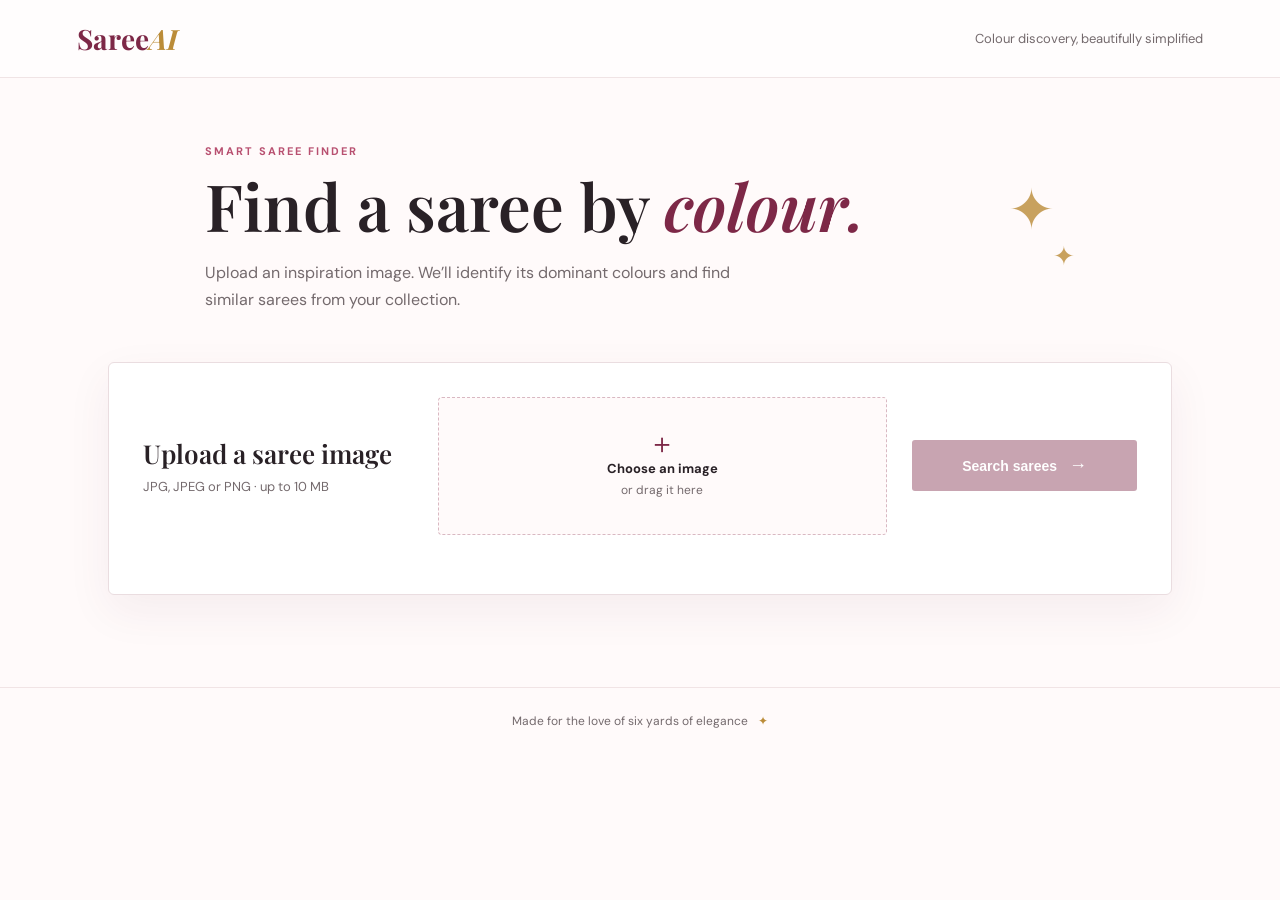
==== src/main/resources/static/index.html @ 12b5faad "Initial saree color search application" ====
<!doctype html>
<html lang="en"><head><meta charset="utf-8"><meta name="viewport" content="width=device-width,initial-scale=1"><title>Saree AI Search</title><link rel="preconnect" href="https://fonts.googleapis.com"><link rel="preconnect" href="https://fonts.gstatic.com" crossorigin><link href="https://fonts.googleapis.com/css2?family=DM+Sans:wght@400;500;600;700&family=Playfair+Display:wght@600;700&display=swap" rel="stylesheet"><link rel="stylesheet" href="style.css"></head>
<body><header><a class="brand" href="#">Saree<span>AI</span></a><p>Colour discovery, beautifully simplified</p></header>
<main><section class="intro"><div><p class="eyebrow">SMART SAREE FINDER</p><h1>Find a saree by <em>colour.</em></h1><p class="lede">Upload an inspiration image. We’ll identify its dominant colours and find similar sarees from your collection.</p></div><div class="motif">✦<br><span>✦</span></div></section>
<section class="search-panel"><div class="upload-copy"><h2>Upload a saree image</h2><p>JPG, JPEG or PNG · up to 10 MB</p></div><label class="drop-zone" id="dropZone" for="imageInput"><input id="imageInput" type="file" accept="image/jpeg,image/png"><div id="emptyState"><b>＋</b><strong>Choose an image</strong><span>or drag it here</span></div><img id="preview" alt="Your selected saree"><button type="button" id="removeImage" aria-label="Remove image">×</button></label><button id="searchButton" disabled>Search sarees <span>→</span></button><p class="file-error" id="fileError" role="alert"></p></section>
<section id="loading" class="loading hidden"><i></i> Analysing colours and searching the collection…</section>
<section id="results" class="results hidden"><div class="result-heading"><div><p class="eyebrow">YOUR COLOUR STORY</p><h2>Detected colours</h2><div id="colors" class="chips"></div></div><div class="match-count"><strong id="count">0</strong><span>matching sarees</span></div></div><div id="noMatch" class="no-match hidden"><span>⌁</span><h3>No matching saree found</h3><p>Try a different image or add more sarees to your collection.</p></div><div id="gallery" class="gallery"></div></section></main><footer>Made for the love of six yards of elegance <span>✦</span></footer><script src="app.js"></script></body></html>
---- src/main/resources/static/style.css ----
:root{--ink:#292126;--muted:#746a6d;--wine:#7d2847;--rose:#b85070;--blush:#f8eff0;--gold:#bb8c38;--line:#eadde0}*{box-sizing:border-box}body{margin:0;background:#fffafa;color:var(--ink);font-family:"DM Sans",sans-serif}header{height:78px;padding:0 max(6vw,24px);display:flex;align-items:center;justify-content:space-between;border-bottom:1px solid #f0e4e5;background:#fffdfd}.brand{font:bold 28px "Playfair Display",serif;color:var(--wine);text-decoration:none}.brand span{color:var(--gold);font-style:italic}header p{font-size:13px;color:var(--muted)}main{max-width:1120px;margin:auto;padding:66px 28px 92px}.intro{display:flex;justify-content:space-between;align-items:center;max-width:870px;margin:0 auto 48px}.eyebrow{font-size:11px;letter-spacing:2px;color:var(--rose);font-weight:700;margin:0 0 12px}.intro h1{font:600 clamp(38px,6vw,65px)/1.08 "Playfair Display",serif;margin:0}.intro em{color:var(--wine);font-style:italic}.lede{color:var(--muted);line-height:1.7;max-width:570px;margin:19px 0 0}.motif{font:56px Georgia;color:var(--gold);opacity:.8;line-height:.65;text-align:center}.motif span{font-size:26px;margin-left:66px}.search-panel{background:white;border:1px solid var(--line);box-shadow:0 16px 45px #64203810;padding:34px;border-radius:6px;display:grid;grid-template-columns:1.2fr 2fr 1fr;gap:25px;align-items:center}.upload-copy h2,.results h2{font:600 26px "Playfair Display",serif;margin:0 0 7px}.upload-copy p{margin:0;color:var(--muted);font-size:13px}.drop-zone{height:138px;border:1.5px dashed #d9b8c2;border-radius:4px;position:relative;cursor:pointer;display:grid;place-items:center;overflow:hidden;background:#fffafa;text-align:center}.drop-zone.drag{border-color:var(--wine);background:var(--blush)}.drop-zone input{display:none}#emptyState{display:grid;gap:5px;color:var(--muted);font-size:12px}#emptyState b{font-size:28px;line-height:22px;color:var(--wine);font-weight:400}#emptyState strong{color:var(--ink);font-size:13px}#preview{display:none;width:100%;height:100%;object-fit:cover}#removeImage{display:none;position:absolute;top:7px;right:7px;width:25px;height:25px;border:0;border-radius:50%;background:#fff;color:var(--wine);font-size:21px;line-height:20px;cursor:pointer}#searchButton{background:var(--wine);border:0;border-radius:3px;padding:15px 17px;color:white;font-weight:700;font-size:14px;cursor:pointer;transition:.2s}#searchButton span{font-size:18px;margin-left:8px}#searchButton:disabled{opacity:.42;cursor:not-allowed}#searchButton:not(:disabled):hover{background:#5c1934}.file-error{grid-column:2/4;margin:-15px 0 0;color:#aa2947;font-size:12px}.loading{margin:38px 0 0;text-align:center;color:var(--wine);font-size:14px}.loading i{display:inline-block;width:16px;height:16px;border:2px solid #ddb6c3;border-top-color:var(--wine);border-radius:50%;vertical-align:-3px;margin-right:8px;animation:spin .7s linear infinite}@keyframes spin{to{transform:rotate(360deg)}}.results{margin-top:61px;border-top:1px solid var(--line);padding-top:37px}.result-heading{display:flex;align-items:flex-end;justify-content:space-between}.chips{display:flex;gap:9px;flex-wrap:wrap;margin-top:18px}.chip{padding:7px 11px 7px 8px;background:var(--blush);border-radius:999px;font-size:13px}.dot{display:inline-block;width:11px;height:11px;border-radius:50%;margin-right:6px;vertical-align:-1px}.match-count{text-align:right;color:var(--muted);font-size:12px}.match-count strong{display:block;font:600 42px/1 "Playfair Display",serif;color:var(--wine)}.gallery{display:grid;grid-template-columns:repeat(4,1fr);gap:19px;margin-top:32px}.card{overflow:hidden;background:#fff;border:1px solid var(--line);border-radius:4px}.card img{display:block;width:100%;aspect-ratio:3/4;object-fit:cover;background:#f2e9e9}.card-body{padding:13px}.card h3{font-size:13px;margin:0 0 7px;white-space:nowrap;overflow:hidden;text-overflow:ellipsis}.score{display:flex;justify-content:space-between;color:var(--muted);font-size:12px}.score b{color:var(--wine)}.no-match{text-align:center;margin:45px auto;max-width:410px;color:var(--muted)}.no-match span{font:42px Georgia;color:var(--gold)}.no-match h3{font:600 24px "Playfair Display",serif;color:var(--ink);margin:9px}.no-match p{font-size:14px;line-height:1.6}.hidden{display:none!important}footer{border-top:1px solid #f1e4e5;text-align:center;padding:25px;color:var(--muted);font-size:12px}footer span{color:var(--gold);margin-left:7px}@media(max-width:700px){header p,.motif{display:none}main{padding:42px 18px}.search-panel{grid-template-columns:1fr;padding:23px}.drop-zone{height:170px}.file-error{grid-column:auto;margin:-14px 0 0}.gallery{grid-template-columns:repeat(2,1fr)}.result-heading{align-items:flex-start}.match-count strong{font-size:32px}}
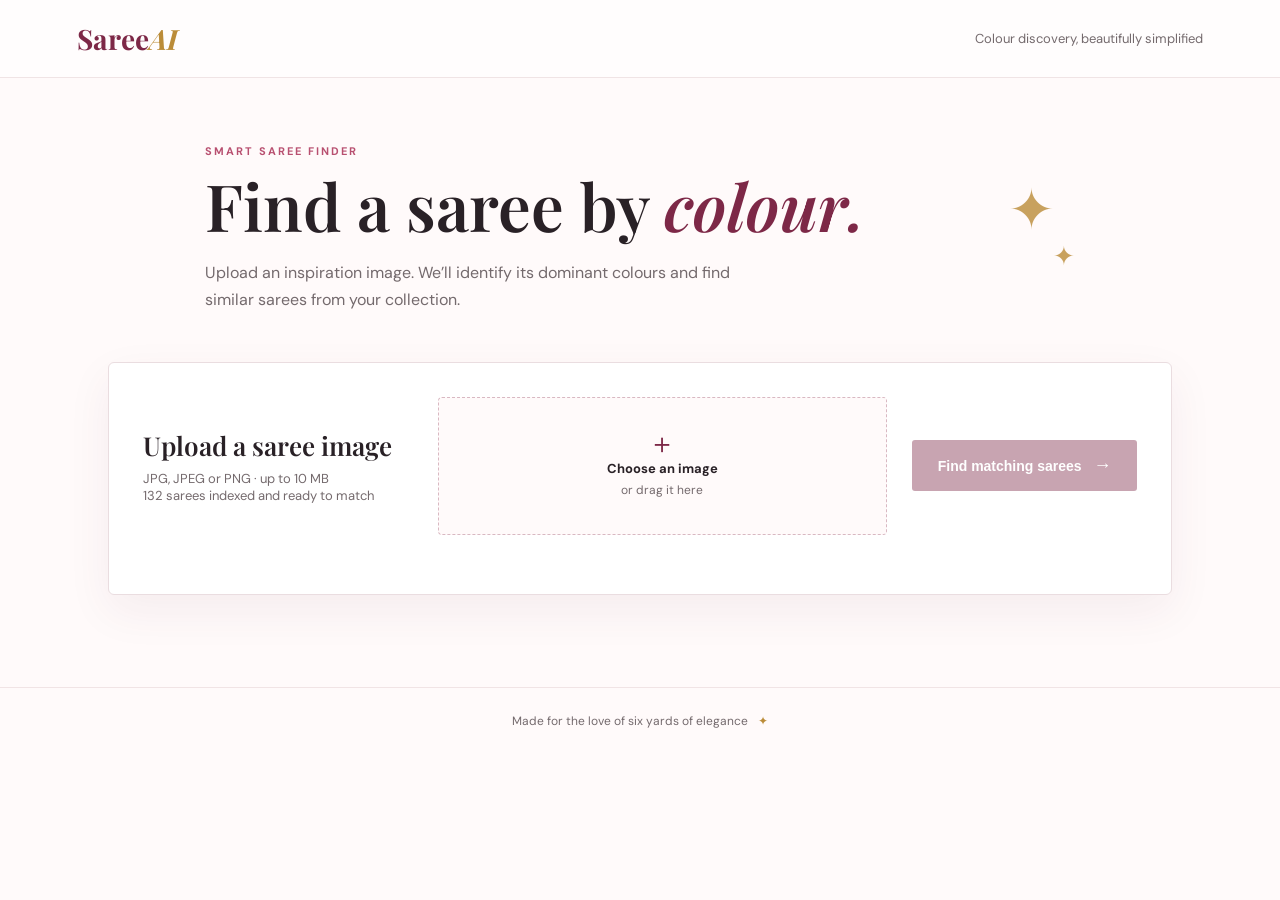
==== commit 02bfb1dd: "Make GitHub Pages saree color matching work offline" ====
--- a/src/main/resources/static/index.html
+++ b/src/main/resources/static/index.html
@@ -2,6 +2,6 @@
 <html lang="en"><head><meta charset="utf-8"><meta name="viewport" content="width=device-width,initial-scale=1"><title>Saree AI Search</title><link rel="preconnect" href="https://fonts.googleapis.com"><link rel="preconnect" href="https://fonts.gstatic.com" crossorigin><link href="https://fonts.googleapis.com/css2?family=DM+Sans:wght@400;500;600;700&family=Playfair+Display:wght@600;700&display=swap" rel="stylesheet"><link rel="stylesheet" href="style.css"></head>
 <body><header><a class="brand" href="#">Saree<span>AI</span></a><p>Colour discovery, beautifully simplified</p></header>
 <main><section class="intro"><div><p class="eyebrow">SMART SAREE FINDER</p><h1>Find a saree by <em>colour.</em></h1><p class="lede">Upload an inspiration image. We’ll identify its dominant colours and find similar sarees from your collection.</p></div><div class="motif">✦<br><span>✦</span></div></section>
-<section class="search-panel"><div class="upload-copy"><h2>Upload a saree image</h2><p>JPG, JPEG or PNG · up to 10 MB</p></div><label class="drop-zone" id="dropZone" for="imageInput"><input id="imageInput" type="file" accept="image/jpeg,image/png"><div id="emptyState"><b>＋</b><strong>Choose an image</strong><span>or drag it here</span></div><img id="preview" alt="Your selected saree"><button type="button" id="removeImage" aria-label="Remove image">×</button></label><button id="searchButton" disabled>Search sarees <span>→</span></button><p class="file-error" id="fileError" role="alert"></p></section>
-<section id="loading" class="loading hidden"><i></i> Analysing colours and searching the collection…</section>
-<section id="results" class="results hidden"><div class="result-heading"><div><p class="eyebrow">YOUR COLOUR STORY</p><h2>Detected colours</h2><div id="colors" class="chips"></div></div><div class="match-count"><strong id="count">0</strong><span>matching sarees</span></div></div><div id="noMatch" class="no-match hidden"><span>⌁</span><h3>No matching saree found</h3><p>Try a different image or add more sarees to your collection.</p></div><div id="gallery" class="gallery"></div></section></main><footer>Made for the love of six yards of elegance <span>✦</span></footer><script src="app.js"></script></body></html>
+<section class="search-panel"><div class="upload-copy"><h2>Upload a saree image</h2><p>JPG, JPEG or PNG · up to 10 MB</p><p id="catalogStatus">Loading saree collection…</p></div><label class="drop-zone" id="dropZone" for="imageInput"><input id="imageInput" type="file" accept="image/jpeg,image/png"><div id="emptyState"><b>＋</b><strong>Choose an image</strong><span>or drag it here</span></div><img id="preview" alt="Your selected saree"><button type="button" id="removeImage" aria-label="Remove image">×</button></label><button id="searchButton" disabled>Find matching sarees <span>→</span></button><p class="file-error" id="fileError" role="alert"></p></section>
+<section id="loading" class="loading hidden"><i></i> Reading colours and matching them with the saree collection…</section>
+<section id="results" class="results hidden"><div class="result-heading"><div><p class="eyebrow">YOUR COLOUR STORY</p><h2>Detected colours</h2><div id="colors" class="chips"></div></div><div class="match-count"><strong id="count">0</strong><span>matching sarees</span></div></div><div id="noMatch" class="no-match hidden"><span>⌁</span><h3>No matching saree found</h3><p>Try a different saree image or add more sarees to the collection.</p></div><div id="gallery" class="gallery"></div></section></main><footer>Made for the love of six yards of elegance <span>✦</span></footer><script src="catalog.js"></script><script src="app.js"></script></body></html>
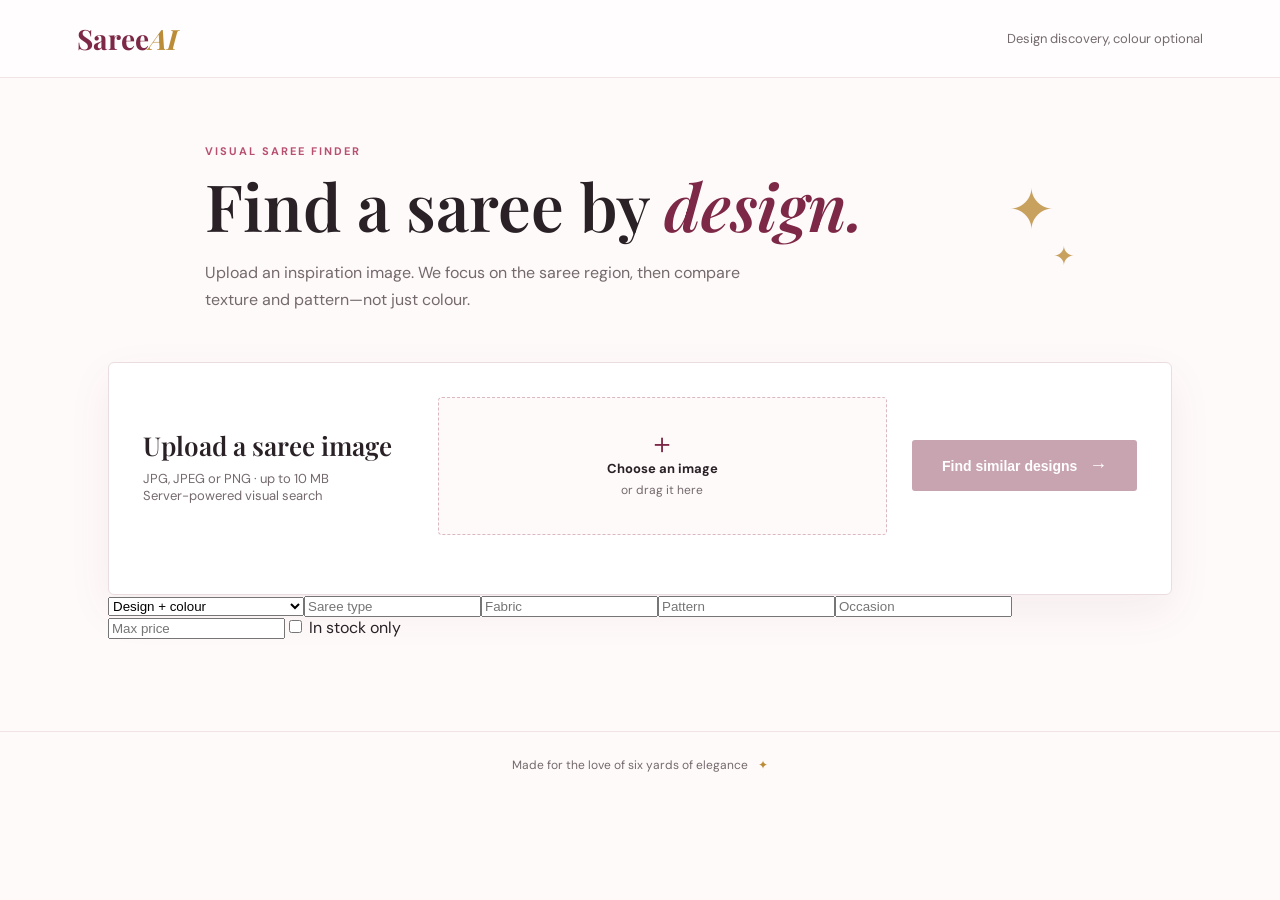
==== commit e6ddfc0b: "Add visual saree search and catalog management" ====
--- a/src/main/resources/static/index.html
+++ b/src/main/resources/static/index.html
@@ -1,7 +1,5 @@
-<!doctype html>
-<html lang="en"><head><meta charset="utf-8"><meta name="viewport" content="width=device-width,initial-scale=1"><title>Saree AI Search</title><link rel="preconnect" href="https://fonts.googleapis.com"><link rel="preconnect" href="https://fonts.gstatic.com" crossorigin><link href="https://fonts.googleapis.com/css2?family=DM+Sans:wght@400;500;600;700&family=Playfair+Display:wght@600;700&display=swap" rel="stylesheet"><link rel="stylesheet" href="style.css"></head>
-<body><header><a class="brand" href="#">Saree<span>AI</span></a><p>Colour discovery, beautifully simplified</p></header>
-<main><section class="intro"><div><p class="eyebrow">SMART SAREE FINDER</p><h1>Find a saree by <em>colour.</em></h1><p class="lede">Upload an inspiration image. We’ll identify its dominant colours and find similar sarees from your collection.</p></div><div class="motif">✦<br><span>✦</span></div></section>
-<section class="search-panel"><div class="upload-copy"><h2>Upload a saree image</h2><p>JPG, JPEG or PNG · up to 10 MB</p><p id="catalogStatus">Loading saree collection…</p></div><label class="drop-zone" id="dropZone" for="imageInput"><input id="imageInput" type="file" accept="image/jpeg,image/png"><div id="emptyState"><b>＋</b><strong>Choose an image</strong><span>or drag it here</span></div><img id="preview" alt="Your selected saree"><button type="button" id="removeImage" aria-label="Remove image">×</button></label><button id="searchButton" disabled>Find matching sarees <span>→</span></button><p class="file-error" id="fileError" role="alert"></p></section>
-<section id="loading" class="loading hidden"><i></i> Reading colours and matching them with the saree collection…</section>
-<section id="results" class="results hidden"><div class="result-heading"><div><p class="eyebrow">YOUR COLOUR STORY</p><h2>Detected colours</h2><div id="colors" class="chips"></div></div><div class="match-count"><strong id="count">0</strong><span>matching sarees</span></div></div><div id="noMatch" class="no-match hidden"><span>⌁</span><h3>No matching saree found</h3><p>Try a different saree image or add more sarees to the collection.</p></div><div id="gallery" class="gallery"></div></section></main><footer>Made for the love of six yards of elegance <span>✦</span></footer><script src="catalog.js"></script><script src="app.js"></script></body></html>
+<!doctype html><html lang="en"><head><meta charset="utf-8"><meta name="viewport" content="width=device-width,initial-scale=1"><title>Saree AI Search</title><link rel="preconnect" href="https://fonts.googleapis.com"><link rel="preconnect" href="https://fonts.gstatic.com" crossorigin><link href="https://fonts.googleapis.com/css2?family=DM+Sans:wght@400;500;600;700&family=Playfair+Display:wght@600;700&display=swap" rel="stylesheet"><link rel="stylesheet" href="style.css"></head>
+<body><header><a class="brand" href="#">Saree<span>AI</span></a><p>Design discovery, colour optional</p></header><main><section class="intro"><div><p class="eyebrow">VISUAL SAREE FINDER</p><h1>Find a saree by <em>design.</em></h1><p class="lede">Upload an inspiration image. We focus on the saree region, then compare texture and pattern—not just colour.</p></div><div class="motif">✦<br><span>✦</span></div></section>
+<section class="search-panel"><div class="upload-copy"><h2>Upload a saree image</h2><p>JPG, JPEG or PNG · up to 10 MB</p><p id="catalogStatus">Server-powered visual search</p></div><label class="drop-zone" id="dropZone" for="imageInput"><input id="imageInput" type="file" accept="image/jpeg,image/png"><div id="emptyState"><b>＋</b><strong>Choose an image</strong><span>or drag it here</span></div><img id="preview" alt="Your selected saree"><button type="button" id="removeImage" aria-label="Remove image">×</button></label><button id="searchButton" disabled>Find similar designs <span>→</span></button><p class="file-error" id="fileError" role="alert"></p></section>
+<section class="filters"><select id="colourMode"><option value="balanced">Design + colour</option><option value="swap">Same design, different colour</option></select><input id="sareeType" placeholder="Saree type"><input id="fabric" placeholder="Fabric"><input id="pattern" placeholder="Pattern"><input id="occasion" placeholder="Occasion"><input id="maxPrice" type="number" min="0" placeholder="Max price"><label><input id="inStock" type="checkbox"> In stock only</label></section>
+<section id="loading" class="loading hidden"><i></i> Isolating the saree region and comparing design features…</section><section id="results" class="results hidden"><div class="result-heading"><div><p class="eyebrow">YOUR VISUAL STORY</p><h2>Detected colours</h2><div id="colors" class="chips"></div><p id="analysisNote" class="analysis-note"></p></div><div class="match-count"><strong id="count">0</strong><span>matching sarees</span></div></div><div id="noMatch" class="no-match hidden"><span>⌁</span><h3>No matching saree found</h3><p id="noMatchText">Try removing one or more filters.</p></div><div id="gallery" class="gallery"></div></section></main><footer>Made for the love of six yards of elegance <span>✦</span></footer><script src="app.js"></script></body></html>
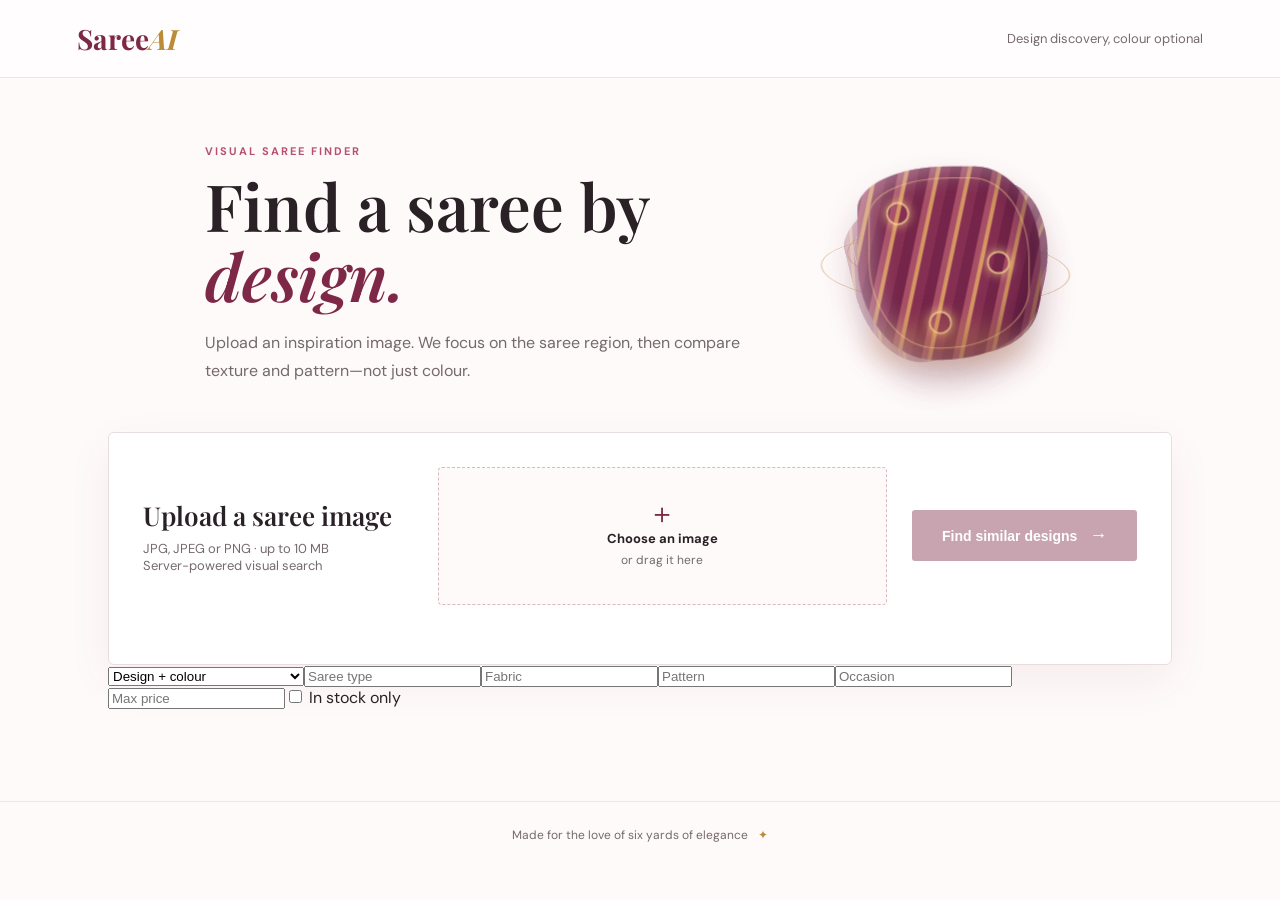
==== commit a61a507f: "Add interactive 3D saree hero animation" ====
--- a/src/main/resources/static/index.html
+++ b/src/main/resources/static/index.html
@@ -1,5 +1,5 @@
-<!doctype html><html lang="en"><head><meta charset="utf-8"><meta name="viewport" content="width=device-width,initial-scale=1"><title>Saree AI Search</title><link rel="preconnect" href="https://fonts.googleapis.com"><link rel="preconnect" href="https://fonts.gstatic.com" crossorigin><link href="https://fonts.googleapis.com/css2?family=DM+Sans:wght@400;500;600;700&family=Playfair+Display:wght@600;700&display=swap" rel="stylesheet"><link rel="stylesheet" href="style.css"></head>
-<body><header><a class="brand" href="#">Saree<span>AI</span></a><p>Design discovery, colour optional</p></header><main><section class="intro"><div><p class="eyebrow">VISUAL SAREE FINDER</p><h1>Find a saree by <em>design.</em></h1><p class="lede">Upload an inspiration image. We focus on the saree region, then compare texture and pattern—not just colour.</p></div><div class="motif">✦<br><span>✦</span></div></section>
+<!doctype html><html lang="en"><head><meta charset="utf-8"><meta name="viewport" content="width=device-width,initial-scale=1"><title>Saree AI Search</title><link rel="preconnect" href="https://fonts.googleapis.com"><link rel="preconnect" href="https://fonts.gstatic.com" crossorigin><link href="https://fonts.googleapis.com/css2?family=DM+Sans:wght@400;500;600;700&family=Playfair+Display:wght@600;700&display=swap" rel="stylesheet"><link rel="stylesheet" href="style.css"><link rel="stylesheet" href="hero-3d.css"></head>
+<body><header><a class="brand" href="#">Saree<span>AI</span></a><p>Design discovery, colour optional</p></header><main><section class="intro"><div><p class="eyebrow">VISUAL SAREE FINDER</p><h1>Find a saree by <em>design.</em></h1><p class="lede">Upload an inspiration image. We focus on the saree region, then compare texture and pattern—not just colour.</p></div><div class="saree-stage" aria-hidden="true"><div class="orbit orbit-a"></div><div class="orbit orbit-b"></div><div class="fabric fabric-back"></div><div class="fabric fabric-mid"></div><div class="fabric fabric-front"><i></i><i></i><i></i></div><div class="stage-glow"></div></div></section>
 <section class="search-panel"><div class="upload-copy"><h2>Upload a saree image</h2><p>JPG, JPEG or PNG · up to 10 MB</p><p id="catalogStatus">Server-powered visual search</p></div><label class="drop-zone" id="dropZone" for="imageInput"><input id="imageInput" type="file" accept="image/jpeg,image/png"><div id="emptyState"><b>＋</b><strong>Choose an image</strong><span>or drag it here</span></div><img id="preview" alt="Your selected saree"><button type="button" id="removeImage" aria-label="Remove image">×</button></label><button id="searchButton" disabled>Find similar designs <span>→</span></button><p class="file-error" id="fileError" role="alert"></p></section>
 <section class="filters"><select id="colourMode"><option value="balanced">Design + colour</option><option value="swap">Same design, different colour</option></select><input id="sareeType" placeholder="Saree type"><input id="fabric" placeholder="Fabric"><input id="pattern" placeholder="Pattern"><input id="occasion" placeholder="Occasion"><input id="maxPrice" type="number" min="0" placeholder="Max price"><label><input id="inStock" type="checkbox"> In stock only</label></section>
-<section id="loading" class="loading hidden"><i></i> Isolating the saree region and comparing design features…</section><section id="results" class="results hidden"><div class="result-heading"><div><p class="eyebrow">YOUR VISUAL STORY</p><h2>Detected colours</h2><div id="colors" class="chips"></div><p id="analysisNote" class="analysis-note"></p></div><div class="match-count"><strong id="count">0</strong><span>matching sarees</span></div></div><div id="noMatch" class="no-match hidden"><span>⌁</span><h3>No matching saree found</h3><p id="noMatchText">Try removing one or more filters.</p></div><div id="gallery" class="gallery"></div></section></main><footer>Made for the love of six yards of elegance <span>✦</span></footer><script src="app.js"></script></body></html>
+<section id="loading" class="loading hidden"><i></i> Isolating the saree region and comparing design features…</section><section id="results" class="results hidden"><div class="result-heading"><div><p class="eyebrow">YOUR VISUAL STORY</p><h2>Detected colours</h2><div id="colors" class="chips"></div><p id="analysisNote" class="analysis-note"></p></div><div class="match-count"><strong id="count">0</strong><span>matching sarees</span></div></div><div id="noMatch" class="no-match hidden"><span>⌁</span><h3>No matching saree found</h3><p id="noMatchText">Try removing one or more filters.</p></div><div id="gallery" class="gallery"></div></section></main><footer>Made for the love of six yards of elegance <span>✦</span></footer><script src="hero-3d.js"></script><script src="app.js"></script></body></html>
--- a/src/main/resources/static/hero-3d.css
+++ b/src/main/resources/static/hero-3d.css
@@ -0,0 +1 @@
+.saree-stage{--rx:0deg;--ry:0deg;position:relative;width:286px;height:220px;perspective:820px;transform-style:preserve-3d;isolation:isolate}.fabric{position:absolute;left:47px;top:14px;width:180px;height:190px;border-radius:50% 36% 54% 42%/22% 48% 35% 52%;transform-style:preserve-3d;box-shadow:inset 13px 4px 25px #fff6,inset -14px -10px 30px #370e2e88,0 20px 35px #5c193430;background:repeating-linear-gradient(102deg,#742549 0 10px,#a84f68 11px 16px,#d59663 17px 20px,#852f52 21px 30px);animation:drape 7s ease-in-out infinite}.fabric:after{content:"";position:absolute;inset:11px;border:1px solid #f9d99499;border-radius:inherit;transform:translateZ(8px)}.fabric-back{opacity:.45;transform:translate3d(-28px,12px,-85px) rotateY(-25deg) rotateZ(-16deg)}.fabric-mid{opacity:.72;transform:translate3d(18px,1px,-35px) rotateY(16deg) rotateZ(13deg);animation-delay:-2.4s}.fabric-front{transform:translate3d(0,0,15px) rotateX(var(--rx)) rotateY(var(--ry));transition:transform .25s ease;overflow:hidden}.fabric-front i{position:absolute;width:23px;height:23px;border:2px solid #f9d994;border-radius:50%;opacity:.75;box-shadow:0 0 10px #ffdb8c}.fabric-front i:nth-child(1){left:28px;top:35px}.fabric-front i:nth-child(2){right:30px;top:83px}.fabric-front i:nth-child(3){left:70px;bottom:25px}.stage-glow{position:absolute;left:45px;right:36px;bottom:1px;height:38px;border-radius:50%;background:#d99c5e66;filter:blur(16px);transform:translateZ(-120px)}.orbit{position:absolute;inset:20px 6px 15px;border:1px solid #c7975890;border-radius:50%;transform:rotateX(69deg) rotateZ(14deg);animation:orbit 8s linear infinite}.orbit-b{inset:4px 35px 32px;animation-direction:reverse;animation-duration:10s}@keyframes drape{50%{border-radius:37% 54% 40% 62%/37% 28% 60% 35%;filter:hue-rotate(12deg)}}@keyframes orbit{to{transform:rotateX(69deg) rotateZ(374deg)}}@media(max-width:700px){.saree-stage{display:none}}@media(prefers-reduced-motion:reduce){.fabric,.orbit{animation:none}.fabric-front{transition:none}}
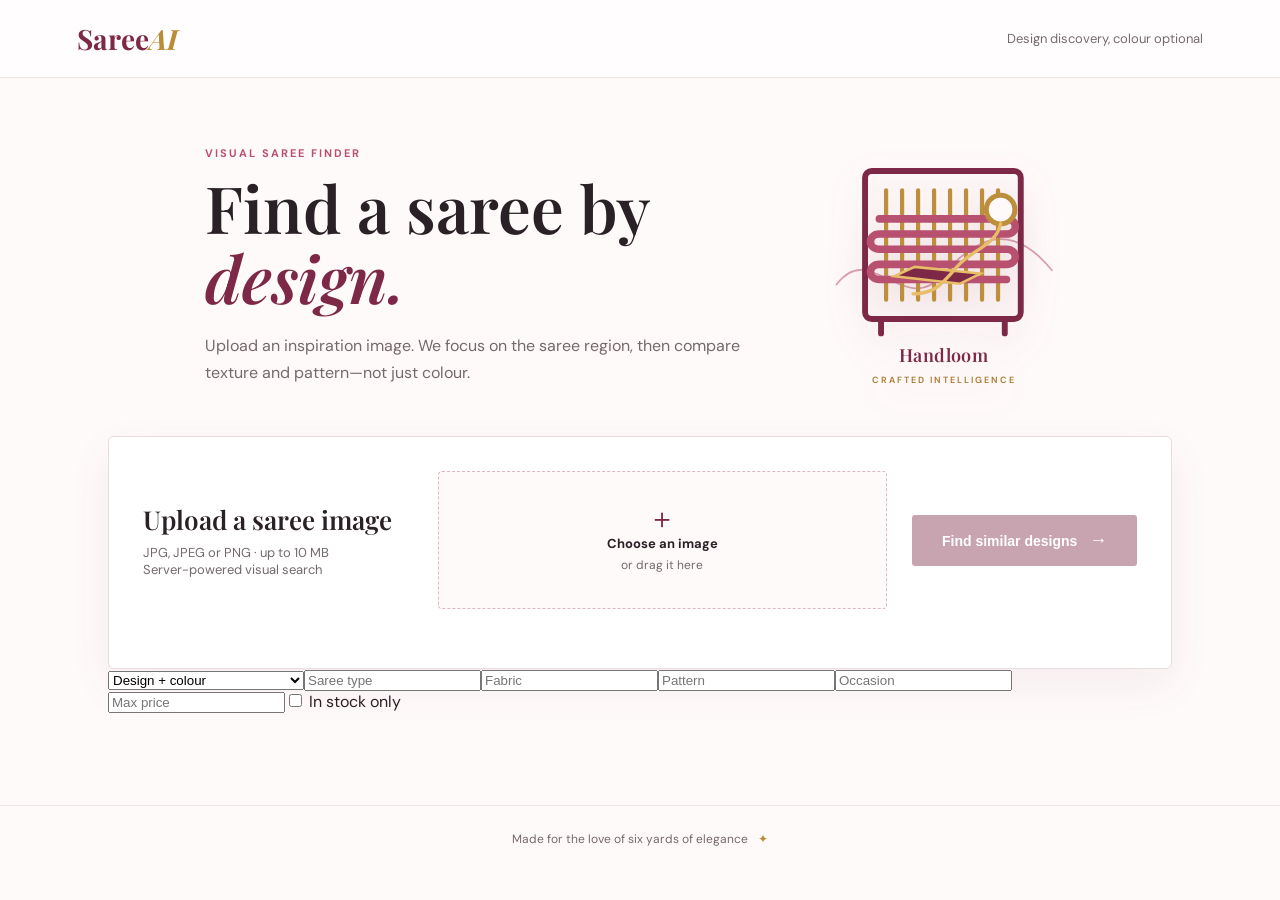
==== commit 606b07d0: "Replace abstract hero with handloom logo" ====
--- a/src/main/resources/static/index.html
+++ b/src/main/resources/static/index.html
@@ -1,5 +1,4 @@
-<!doctype html><html lang="en"><head><meta charset="utf-8"><meta name="viewport" content="width=device-width,initial-scale=1"><title>Saree AI Search</title><link rel="preconnect" href="https://fonts.googleapis.com"><link rel="preconnect" href="https://fonts.gstatic.com" crossorigin><link href="https://fonts.googleapis.com/css2?family=DM+Sans:wght@400;500;600;700&family=Playfair+Display:wght@600;700&display=swap" rel="stylesheet"><link rel="stylesheet" href="style.css"><link rel="stylesheet" href="hero-3d.css"></head>
-<body><header><a class="brand" href="#">Saree<span>AI</span></a><p>Design discovery, colour optional</p></header><main><section class="intro"><div><p class="eyebrow">VISUAL SAREE FINDER</p><h1>Find a saree by <em>design.</em></h1><p class="lede">Upload an inspiration image. We focus on the saree region, then compare texture and pattern—not just colour.</p></div><div class="saree-stage" aria-hidden="true"><div class="orbit orbit-a"></div><div class="orbit orbit-b"></div><div class="fabric fabric-back"></div><div class="fabric fabric-mid"></div><div class="fabric fabric-front"><i></i><i></i><i></i></div><div class="stage-glow"></div></div></section>
+<!doctype html><html lang="en"><head><meta charset="utf-8"><meta name="viewport" content="width=device-width,initial-scale=1"><title>Saree AI Search</title><link rel="preconnect" href="https://fonts.googleapis.com"><link rel="preconnect" href="https://fonts.gstatic.com" crossorigin><link href="https://fonts.googleapis.com/css2?family=DM+Sans:wght@400;500;600;700&family=Playfair+Display:wght@600;700&display=swap" rel="stylesheet"><link rel="stylesheet" href="style.css"><link rel="stylesheet" href="handloom.css"></head>
+<body><header><a class="brand" href="#">Saree<span>AI</span></a><p>Design discovery, colour optional</p></header><main><section class="intro"><div><p class="eyebrow">VISUAL SAREE FINDER</p><h1>Find a saree by <em>design.</em></h1><p class="lede">Upload an inspiration image. We focus on the saree region, then compare texture and pattern—not just colour.</p></div><div class="handloom-mark" role="img" aria-label="Handloom weaving logo"><svg viewBox="0 0 300 240" aria-hidden="true"><path class="thread-back" d="M23 167C64 112 103 209 151 154S239 101 279 150"/><rect class="loom-frame" x="57" y="32" width="185" height="176" rx="8"/><path class="loom-leg" d="M76 208v17m147-17v17"/><g class="warp"><path d="M82 55v130M101 55v130M120 55v130M139 55v130M158 55v130M177 55v130M196 55v130M215 55v130"/></g><path class="weft" d="M74 89h151c14 0 14 18 0 18H74c-14 0-14 18 0 18h151c14 0 14 18 0 18H74c-14 0-14 18 0 18h151"/><path class="shuttle" d="M92 157l24-11 78 8-24 12z"/><circle class="spool" cx="218" cy="78" r="17"/><path class="thread" d="M218 95c-5 25-34 31-50 49-17 18-25 34-54 34"/></svg><span>Handloom<br><b>crafted intelligence</b></span></div></section>
 <section class="search-panel"><div class="upload-copy"><h2>Upload a saree image</h2><p>JPG, JPEG or PNG · up to 10 MB</p><p id="catalogStatus">Server-powered visual search</p></div><label class="drop-zone" id="dropZone" for="imageInput"><input id="imageInput" type="file" accept="image/jpeg,image/png"><div id="emptyState"><b>＋</b><strong>Choose an image</strong><span>or drag it here</span></div><img id="preview" alt="Your selected saree"><button type="button" id="removeImage" aria-label="Remove image">×</button></label><button id="searchButton" disabled>Find similar designs <span>→</span></button><p class="file-error" id="fileError" role="alert"></p></section>
-<section class="filters"><select id="colourMode"><option value="balanced">Design + colour</option><option value="swap">Same design, different colour</option></select><input id="sareeType" placeholder="Saree type"><input id="fabric" placeholder="Fabric"><input id="pattern" placeholder="Pattern"><input id="occasion" placeholder="Occasion"><input id="maxPrice" type="number" min="0" placeholder="Max price"><label><input id="inStock" type="checkbox"> In stock only</label></section>
-<section id="loading" class="loading hidden"><i></i> Isolating the saree region and comparing design features…</section><section id="results" class="results hidden"><div class="result-heading"><div><p class="eyebrow">YOUR VISUAL STORY</p><h2>Detected colours</h2><div id="colors" class="chips"></div><p id="analysisNote" class="analysis-note"></p></div><div class="match-count"><strong id="count">0</strong><span>matching sarees</span></div></div><div id="noMatch" class="no-match hidden"><span>⌁</span><h3>No matching saree found</h3><p id="noMatchText">Try removing one or more filters.</p></div><div id="gallery" class="gallery"></div></section></main><footer>Made for the love of six yards of elegance <span>✦</span></footer><script src="hero-3d.js"></script><script src="app.js"></script></body></html>
+<section class="filters"><select id="colourMode"><option value="balanced">Design + colour</option><option value="swap">Same design, different colour</option></select><input id="sareeType" placeholder="Saree type"><input id="fabric" placeholder="Fabric"><input id="pattern" placeholder="Pattern"><input id="occasion" placeholder="Occasion"><input id="maxPrice" type="number" min="0" placeholder="Max price"><label><input id="inStock" type="checkbox"> In stock only</label></section><section id="loading" class="loading hidden"><i></i> Isolating the saree region and comparing design features…</section><section id="results" class="results hidden"><div class="result-heading"><div><p class="eyebrow">YOUR VISUAL STORY</p><h2>Detected colours</h2><div id="colors" class="chips"></div><p id="analysisNote" class="analysis-note"></p></div><div class="match-count"><strong id="count">0</strong><span>matching sarees</span></div></div><div id="noMatch" class="no-match hidden"><span>⌁</span><h3>No matching saree found</h3><p id="noMatchText">Try removing one or more filters.</p></div><div id="gallery" class="gallery"></div></section></main><footer>Made for the love of six yards of elegance <span>✦</span></footer><script src="app.js"></script></body></html>
--- a/src/main/resources/static/handloom.css
+++ b/src/main/resources/static/handloom.css
@@ -0,0 +1 @@
+.handloom-mark{width:285px;text-align:center;color:#7d2847;filter:drop-shadow(0 14px 17px #7d284722)}.handloom-mark svg{display:block;width:100%;height:202px}.loom-frame,.loom-leg{fill:none;stroke:#7d2847;stroke-width:7;stroke-linecap:round}.warp path{fill:none;stroke:#bd8e3b;stroke-width:5;stroke-linecap:round}.weft{fill:none;stroke:#b85070;stroke-width:9;stroke-linecap:round}.shuttle{fill:#7d2847;stroke:#e8bd68;stroke-width:3}.spool{fill:#fffafa;stroke:#bd8e3b;stroke-width:6}.thread,.thread-back{fill:none;stroke:#e8bd68;stroke-width:4;stroke-linecap:round}.thread{stroke-dasharray:150;animation:weave 3.8s ease-in-out infinite}.thread-back{stroke:#b8507088;stroke-width:2}.handloom-mark span{font:600 18px/1.05 "Playfair Display",serif;letter-spacing:.4px}.handloom-mark b{font:600 9px/1.6 "DM Sans",sans-serif;text-transform:uppercase;letter-spacing:2px;color:#a8792f}@keyframes weave{50%{stroke-dashoffset:45;opacity:.45}}@media(max-width:700px){.handloom-mark{display:none}}@media(prefers-reduced-motion:reduce){.thread{animation:none}}
